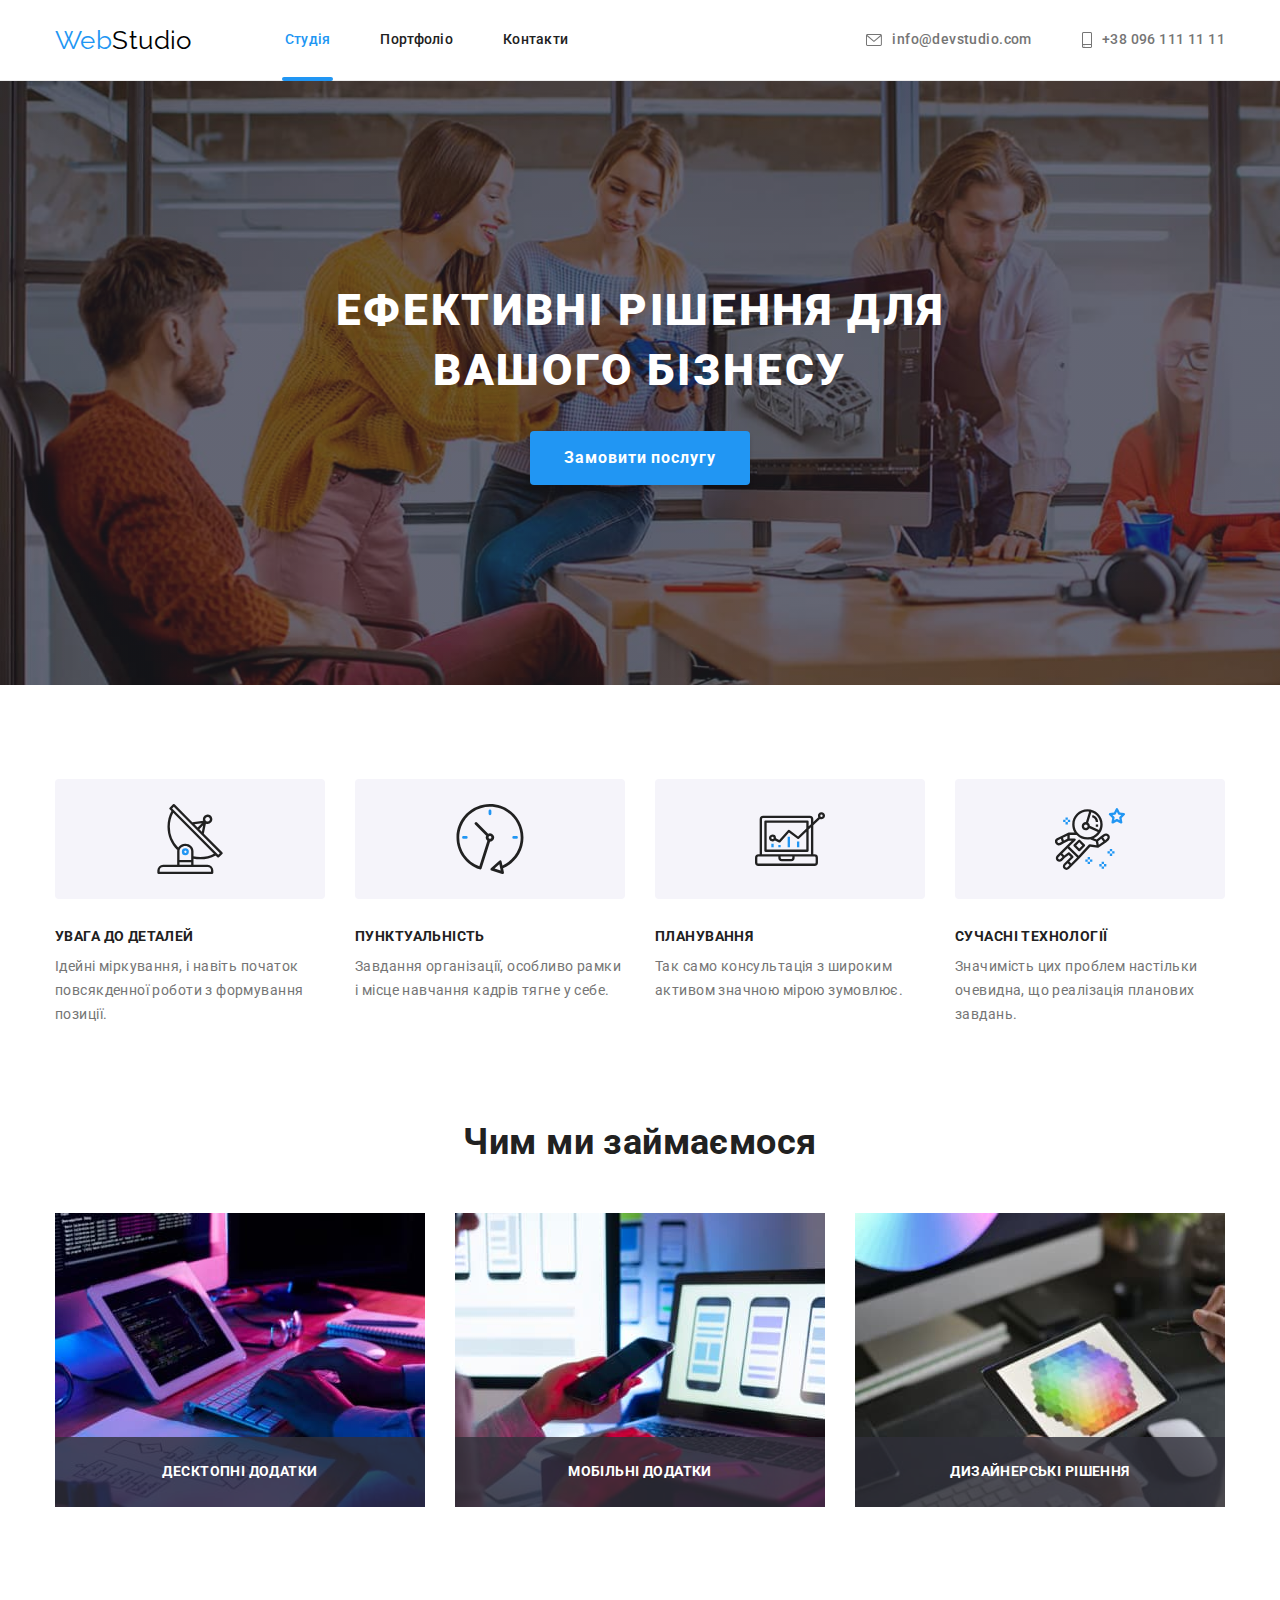
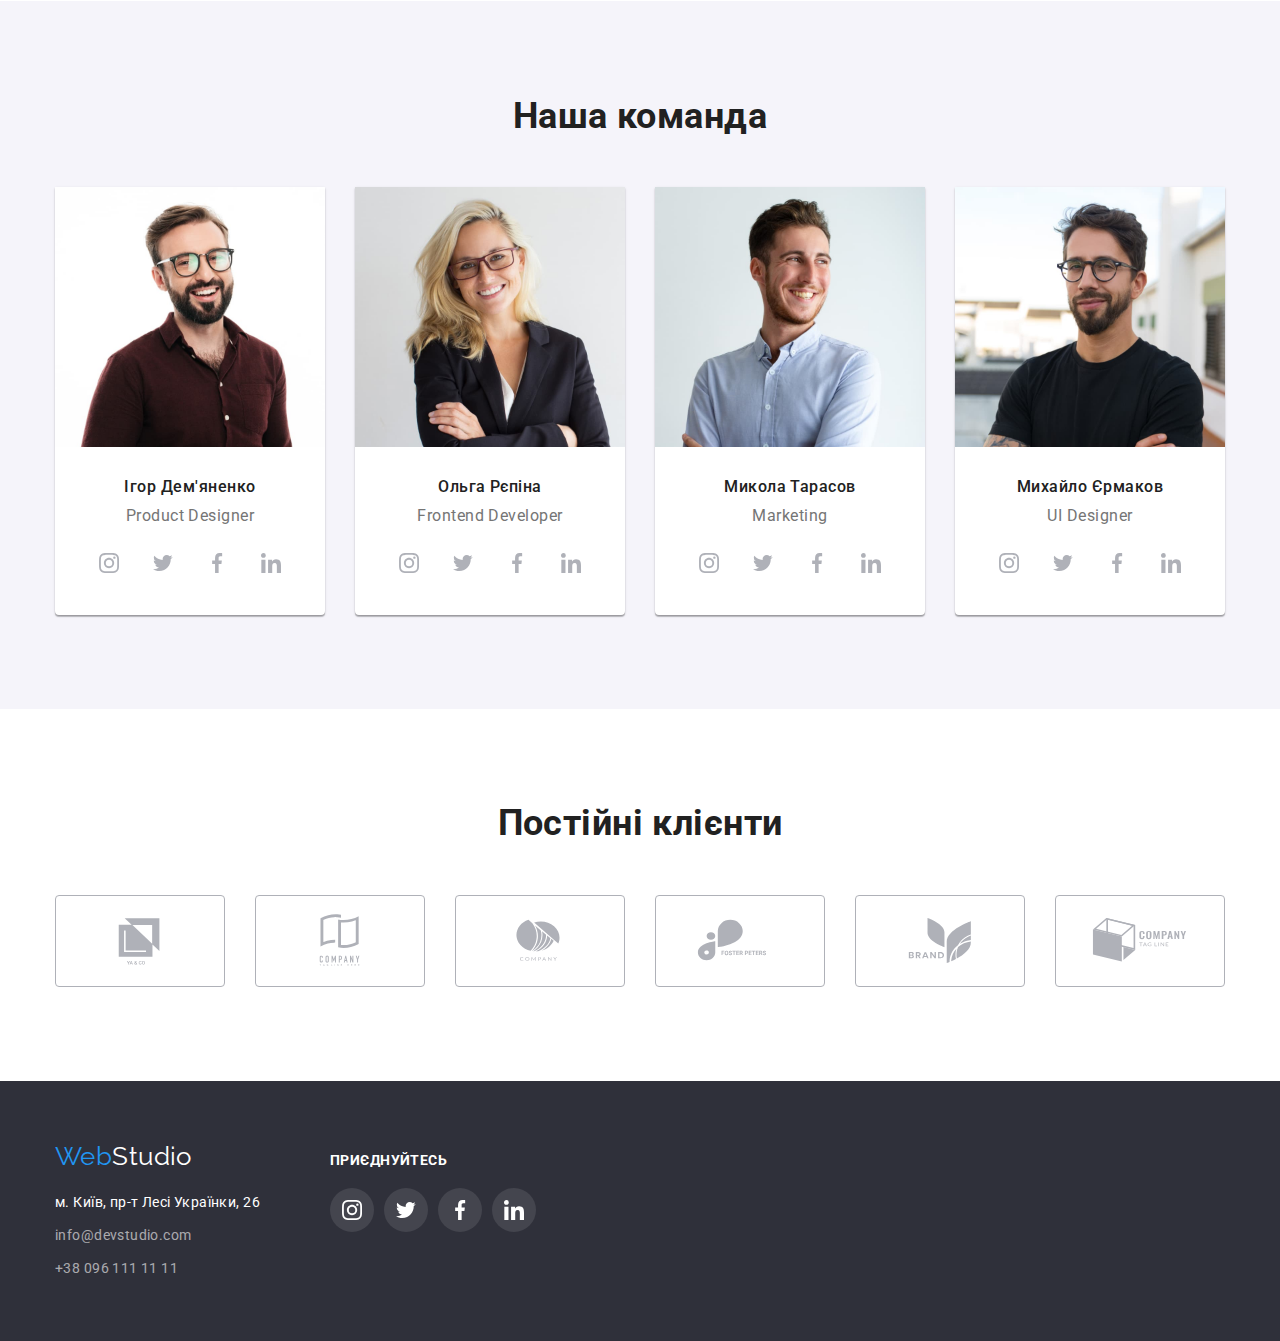
==== index.html @ 7870ea9c "add html css" ====
<!DOCTYPE html>
<html lang="uk">
    <head>
        <meta charset="UTF-8" />
        <meta http-equiv="X-UA-Compatible" content="IE=edge" />
        <meta name="viewport" content="width=device-width, initial-scale=1.0" />
        <title>homework_5</title>
        <link
            href="https://fonts.googleapis.com/css2?family=Raleway:wght@700&family=Roboto:wght@400;500;700;900&display=swap"
            rel="stylesheet"
        />
        <link
            rel="stylesheet"
            href="https://cdnjs.cloudflare.com/ajax/libs/modern-normalize/1.1.0/modern-normalize.min.css"
        />
        <link rel="stylesheet" href="./css/styles.css" />
    </head>
    <body>
        <!--ШАПКА-->
        <header class="page-header">
            <div class="container container-header">
                <nav class="main-nav">
                    <a href="index.html" class="logo"><span class="part-logo">Web</span>Studio</a>
                    <ul class="site-nav list">
                        <li class="item">
                            <a class="link current" href="index.html">Студія</a>
                        </li>
                        <li class="item">
                            <a class="link" href="portfolio.html">Портфоліо</a>
                        </li>
                        <li class="item">
                            <a class="link" href="#">Контакти</a>
                        </li>
                    </ul>
                </nav>
                <!--Контакти-->
                <ul class="contacts-list list">
                    <li class="item">
                        <a class="contacts" href="mailto:info@devstudio.com">
                            <svg class="contacts-icon" width="16" height="12">
                                <use href="./images/icons.svg#icon-envelope"></use>
                            </svg>
                            info@devstudio.com</a
                        >
                    </li>
                    <li class="item">
                        <a class="contacts" href="tel:+380961111111">
                            <svg class="contacts-icon" width="10" height="16">
                                <use href="./images/icons.svg#icon-smartphone"></use>
                            </svg>
                            +38 096 111 11 11</a
                        >
                    </li>
                </ul>
            </div>
        </header>
        <main>
            <!--HERO-->
            <section class="hero">
                <div class="container">
                    <h1 class="hero-title">Ефективні рішення для вашого бізнесу</h1>
                    <button class="main-btn" type="button" data-modal-open>Замовити послугу</button>
                </div>
            </section>
            <!--Особливості роботи-->
            <section class="features-section">
                <div class="container">
                    <h2 class="visually-hidden">Особливості роботи</h2>
                    <ul class="features list">
                        <li class="item">
                            <div class="features-item">
                                <svg class="features-icon">
                                    <use href="./images/icons.svg#icon-antenna"></use>
                                </svg>
                            </div>
                            <h3 class="title">УВАГА ДО ДЕТАЛЕЙ</h3>
                            <p class="description">
                                Ідейні міркування, і навіть початок повсякденної роботи з формування
                                позиції.
                            </p>
                        </li>
                        <li class="item">
                            <div class="features-item">
                                <svg class="features-icon">
                                    <use href="./images/icons.svg#icon-clock"></use>
                                </svg>
                            </div>
                            <h3 class="title">ПУНКТУАЛЬНІСТЬ</h3>
                            <p class="description">
                                Завдання організації, особливо рамки і місце навчання кадрів тягне у
                                себе.
                            </p>
                        </li>
                        <li class="item">
                            <div class="features-item">
                                <svg class="features-icon">
                                    <use href="./images/icons.svg#icon-diagram"></use>
                                </svg>
                            </div>
                            <h3 class="title">ПЛАНУВАННЯ</h3>
                            <p class="description">
                                Так само консультація з широким активом значною мірою зумовлює.
                            </p>
                        </li>
                        <li class="item">
                            <div class="features-item">
                                <svg class="features-icon">
                                    <use href="./images/icons.svg#icon-astronaut"></use>
                                </svg>
                            </div>
                            <h3 class="title">СУЧАСНІ ТЕХНОЛОГІЇ</h3>
                            <p class="description">
                                Значимість цих проблем настільки очевидна, що реалізація планових
                                завдань.
                            </p>
                        </li>
                    </ul>
                </div>
            </section>
            <!--Чим ми займаємося-->
            <section class="section">
                <div class="container">
                    <h2 class="what-we-do">Чим ми займаємося</h2>
                    <ul class="list work">
                        <li class="item">
                            <img src="./images/work/desktop.jpg" alt="desktop" width="370" />
                            <div class="work-description"><p>Десктопні додатки</p></div>
                        </li>
                        <li class="item">
                            <img src="./images/work/laptop.jpg" alt="laptop" width="370" />
                            <div class="work-description"><p>Мобільні додатки</p></div>
                        </li>
                        <li class="item">
                            <img src="./images/work/tablet.jpg" alt="tablet" width="370" />
                            <div class="work-description"><p>Дизайнерські рішення</p></div>
                        </li>
                    </ul>
                </div>
            </section>
            <!--Наша команда-->
            <section class="team section">
                <div class="container">
                    <h2 class="team-title">Наша команда</h2>
                    <ul class="list team-list">
                        <li class="team-description">
                            <img src="./images/team/igor.jpg" alt="igor" width="270" />
                            <div class="team-item">
                                <h3 class="team-member">Ігор Дем'яненко</h3>
                                <p class="team-position">Product Designer</p>
                                <ul class="list social-list">
                                    <li class="social-item">
                                        <a class="social-link" href="#">
                                            <svg class="social-icon">
                                                <use href="./images/icons.svg#icon-instagram"></use>
                                            </svg>
                                        </a>
                                    </li>
                                    <li class="social-item">
                                        <a class="social-link" href="#">
                                            <svg class="social-icon">
                                                <use href="./images/icons.svg#icon-twitter"></use>
                                            </svg>
                                        </a>
                                    </li>
                                    <li class="social-item">
                                        <a class="social-link" href="#">
                                            <svg class="social-icon">
                                                <use href="./images/icons.svg#icon-facebook"></use>
                                            </svg>
                                        </a>
                                    </li>
                                    <li class="social-item">
                                        <a class="social-link" href="#">
                                            <svg class="social-icon">
                                                <use href="./images/icons.svg#icon-linkedin"></use>
                                            </svg>
                                        </a>
                                    </li>
                                </ul>
                            </div>
                        </li>
                        <li class="team-description">
                            <img src="./images/team/olga.jpg" alt="olga" width="270" />
                            <div class="team-item">
                                <h3 class="team-member">Ольга Рєпіна</h3>
                                <p class="team-position">Frontend Developer</p>
                                <ul class="list social-list">
                                    <li class="social-item">
                                        <a class="social-link" href="#">
                                            <svg class="social-icon">
                                                <use href="./images/icons.svg#icon-instagram"></use>
                                            </svg>
                                        </a>
                                    </li>
                                    <li class="social-item">
                                        <a class="social-link" href="#">
                                            <svg class="social-icon">
                                                <use href="./images/icons.svg#icon-twitter"></use>
                                            </svg>
                                        </a>
                                    </li>
                                    <li class="social-item">
                                        <a class="social-link" href="#">
                                            <svg class="social-icon">
                                                <use href="./images/icons.svg#icon-facebook"></use>
                                            </svg>
                                        </a>
                                    </li>
                                    <li class="social-item">
                                        <a class="social-link" href="#">
                                            <svg class="social-icon">
                                                <use href="./images/icons.svg#icon-linkedin"></use>
                                            </svg>
                                        </a>
                                    </li>
                                </ul>
                            </div>
                        </li>
                        <li class="team-description">
                            <img src="./images/team/mykola.jpg" alt="mykola" width="270" />
                            <div class="team-item">
                                <h3 class="team-member">Микола Тарасов</h3>
                                <p class="team-position">Marketing</p>
                                <ul class="list social-list">
                                    <li class="social-item">
                                        <a class="social-link" href="#">
                                            <svg class="social-icon">
                                                <use href="./images/icons.svg#icon-instagram"></use>
                                            </svg>
                                        </a>
                                    </li>
                                    <li class="social-item">
                                        <a class="social-link" href="#">
                                            <svg class="social-icon">
                                                <use href="./images/icons.svg#icon-twitter"></use>
                                            </svg>
                                        </a>
                                    </li>
                                    <li class="social-item">
                                        <a class="social-link" href="#">
                                            <svg class="social-icon">
                                                <use href="./images/icons.svg#icon-facebook"></use>
                                            </svg>
                                        </a>
                                    </li>
                                    <li class="social-item">
                                        <a class="social-link" href="#">
                                            <svg class="social-icon">
                                                <use href="./images/icons.svg#icon-linkedin"></use>
                                            </svg>
                                        </a>
                                    </li>
                                </ul>
                            </div>
                        </li>
                        <li class="team-description">
                            <img src="./images/team/myhailo.jpg" alt="myhailo" width="270" />
                            <div class="team-item">
                                <h3 class="team-member">Михайло Єрмаков</h3>
                                <p class="team-position">UI Designer</p>
                                <ul class="list social-list">
                                    <li class="social-item">
                                        <a class="social-link" href="#">
                                            <svg class="social-icon">
                                                <use href="./images/icons.svg#icon-instagram"></use>
                                            </svg>
                                        </a>
                                    </li>
                                    <li class="social-item">
                                        <a class="social-link" href="#">
                                            <svg class="social-icon">
                                                <use href="./images/icons.svg#icon-twitter"></use>
                                            </svg>
                                        </a>
                                    </li>
                                    <li class="social-item">
                                        <a class="social-link" href="#">
                                            <svg class="social-icon">
                                                <use href="./images/icons.svg#icon-facebook"></use>
                                            </svg>
                                        </a>
                                    </li>
                                    <li class="social-item">
                                        <a class="social-link" href="#">
                                            <svg class="social-icon">
                                                <use href="./images/icons.svg#icon-linkedin"></use>
                                            </svg>
                                        </a>
                                    </li>
                                </ul>
                            </div>
                        </li>
                    </ul>
                </div>
            </section>
            <!--ПОСТІЙНІ КЛІЄНТИ-->
            <section class="section container">
                <h2 class="customers">Постійні клієнти</h2>
                <ul class="list customers-list">
                    <li class="item">
                        <a class="customers-item" href="#">
                            <svg class="customers-icon">
                                <use href="./images/icons.svg#icon-logo-1"></use>
                            </svg>
                        </a>
                    </li>
                    <li class="item">
                        <a class="customers-item" href="#">
                            <svg class="customers-icon">
                                <use href="./images/icons.svg#icon-logo-2"></use>
                            </svg>
                        </a>
                    </li>
                    <li class="item">
                        <a class="customers-item" href="#">
                            <svg class="customers-icon">
                                <use href="./images/icons.svg#icon-logo-3"></use>
                            </svg>
                        </a>
                    </li>
                    <li class="item">
                        <a class="customers-item" href="#">
                            <svg class="customers-icon">
                                <use href="./images/icons.svg#icon-logo-4"></use>
                            </svg>
                        </a>
                    </li>
                    <li class="item">
                        <a class="customers-item" href="#">
                            <svg class="customers-icon">
                                <use href="./images/icons.svg#icon-logo-5"></use>
                            </svg>
                        </a>
                    </li>
                    <li class="item">
                        <a class="customers-item" href="#">
                            <svg class="customers-icon">
                                <use href="./images/icons.svg#icon-logo-6"></use>
                            </svg>
                        </a>
                    </li>
                </ul>
            </section>
        </main>
        <!--ПІДВАЛ-->
        <footer class="footer">
            <div class="container footer-container">
                <div class="address-container">
                    <a href="index.html" class="logo"><span class="part-logo">Web</span>Studio</a>
                    <address>
                        <ul class="list">
                            <li class="footer-item">
                                <a
                                    href="https://goo.gl/maps/TSDpTPrTKKS6w9gq7"
                                    target="_blank"
                                    class="main-address"
                                >
                                    м. Київ, пр-т Лесі Українки, 26
                                </a>
                            </li>
                            <li class="footer-item">
                                <a class="contacts" href="mailto:info@devstudio.com"
                                    >info@devstudio.com
                                </a>
                            </li>
                            <li class="footer-item">
                                <a class="contacts" href="tel:+380961111111">+38 096 111 11 11</a>
                            </li>
                        </ul>
                    </address>
                </div>
                <div class="social-container">
                    <strong class="footer-title">приєднуйтесь</strong>
                    <ul class="list footer-list">
                        <li class="footer-list-item">
                            <a class="footer-link" href="#">
                                <svg class="footer-icon">
                                    <use href="./images/icons.svg#icon-instagram"></use>
                                </svg>
                            </a>
                        </li>
                        <li class="footer-list-item">
                            <a class="footer-link" href="#">
                                <svg class="footer-icon">
                                    <use href="./images/icons.svg#icon-twitter"></use>
                                </svg>
                            </a>
                        </li>
                        <li class="footer-list-item">
                            <a class="footer-link" href="#">
                                <svg class="footer-icon">
                                    <use href="./images/icons.svg#icon-facebook"></use>
                                </svg>
                            </a>
                        </li>
                        <li class="footer-list-item">
                            <a class="footer-link" href="#">
                                <svg class="footer-icon">
                                    <use href="./images/icons.svg#icon-linkedin"></use>
                                </svg>
                            </a>
                        </li>
                    </ul>
                </div>
            </div>
        </footer>
        <div class="backdrop is-hidden" data-modal>
            <div class="modal">
                <button class="modal-close" data-modal-close>
                    <svg class="modal-icon">
                        <use href="./images/icons.svg#icon-close"></use>
                    </svg>
                </button>
            </div>
        </div>
        <script src="./js/modal.js"></script>
    </body>
</html>
---- css/styles.css ----
:root {
    --primary-text-color: #212121;
    --secondary-tex-color: #757575;
    --accent-color: #2196F3;
    --white-color: #ffffff;
    --primary-bgc-color: #2F303A;
    --secondary-bgc-color: #F5F4FA;
    --black-color: #000;
    --hero-btn-hover-color: #188CE8;
    --footer-contact-color: rgba(255, 255, 255, 0.6);
    --page-border: #ECECEC;
    --item-border: #EEEEEE;
    --icon-color: #AFB1B8;

}

body {
    font-family: 'Roboto', sans-serif; 
    color: var(--primary-text-color);
    background-color: var(--white-color);
    font-size: 14px;
    letter-spacing: 0.03em;
}

h1, h2, h3, h4, h5, h6, p, ul {
    margin: 0;
    padding: 0;
}

img {
    display: block;
    max-width: 100%;
}

.list {
    list-style: none; 
}

.container {
    max-width: 1200px;
    padding-left: 15px;
    padding-right: 15px;
    margin-left: auto;
    margin-right: auto;
}

.section {
    padding-top: 94px;
    padding-bottom: 94px;
}

.visually-hidden {
    position: absolute;  
    width: 1px;
    height: 1px;
    margin: -1px;
    border: 0;
    padding: 0;
    white-space: nowrap;
    clip-path: inset(100%);
    clip: rect(0 0 0 0);
    overflow: hidden;
}

/* ШАПКА */

.page-header {
    border-bottom: 1px solid var(--page-border);
}

.container-header {
    display: flex;
    align-items: center;

}

.main-nav {
    display: flex;
    align-items: center;
}

.main-nav .logo {
    margin-right: 93px;

}

.site-nav {
    display: flex;
    gap: 50px;
}


.site-nav .link {
    display: block;
    padding-top: 32px;
    padding-bottom: 32px;

    color: var(--primary-text-color);
    text-decoration: none;
    line-height: 1.14;
    letter-spacing: 0.02em;
    font-weight: 500;

    transition: color 250ms cubic-bezier(0.4, 0, 0.2, 1);
}

.site-nav .link:hover,
.site-nav .link:focus {
    color: var(--accent-color);
}

.site-nav .current {
    position: relative;
    color: var(--accent-color);
}

.item .current::after {
    content: "";
    display: block;
    position: absolute;
    width: calc(100% + 6px);
    left: -3px;
    height: 4px;
    bottom: -1px;
    background-color: var(--accent-color);
    border-radius: 2px;
}

.logo {
    font-family: 'Raleway', sans-serif;
    text-decoration: none;
    color: var(--black-color);
    font-size: 26px;
    line-height: 1.19;
    
}

.part-logo {
    color: var(--accent-color);
}

.contacts-list {
    display: flex;
    margin-left: auto;
    gap: 50px;
}

.contacts-list .contacts {
    display: flex;
    padding-top: 32px;
    padding-bottom: 32px;
}

.contacts {
    text-decoration: none;
    color: var(--secondary-tex-color);
    font-weight: 500;
    line-height: 1.14;
    font-style: normal;
    align-items: center;

    transition: color 250ms cubic-bezier(0.4, 0, 0.2, 1);
}
.contacts:hover,
.contacts:focus {
    transition: color 250ms cubic-bezier(0.4, 0, 0.2, 1);
    color: var(--accent-color);
}

.contacts:hover svg,
.contacts:focus svg {
    transition: fill 250ms cubic-bezier(0.4, 0, 0.2, 1);
    fill: var(--accent-color);
}

.contacts-list .item {
    display: flex;
    text-align: center;
    justify-content: center;
}

.contacts-icon {
    fill: var(--secondary-tex-color);
    margin-right: 10px;
    transition: fill 250ms cubic-bezier(0.4, 0, 0.2, 1);
}

/* HERO */
.hero {
    background-color: var(--primary-bgc-color);
    background-image: linear-gradient(rgba(47, 48, 58, 0.4), rgba(47, 48, 58, 0.4)), url("../images/hero/hero-bcg.jpg");
    background-repeat: no-repeat;
    background-size: cover;

    max-width: 1600px;
    margin-left: auto;
    margin-right: auto;
    padding-top: 200px;
    padding-bottom: 200px;
    text-align: center;
}

.hero .container {
    max-width: 696px;
    margin-right: auto;
    margin-left: auto;

}

.hero-title {
    color: var(--white-color);
    font-weight: 900;
    font-size: 44px;
    line-height: 1.36;
    letter-spacing: 0.06em;
    text-transform: uppercase;
    
    margin-bottom: 30px;
}

.main-btn {
    background-color: var(--accent-color);
    color: var(--white-color);
    font-family: inherit;
    font-weight: 700;
    font-size: 16px;
    line-height: 1.88;
    letter-spacing: 0.06em;
    cursor: pointer;

    border-radius: 4px;
    padding: 10px 32px;
    border-color: transparent;
    box-shadow: 0px 4px 4px rgba(0, 0, 0, 0.15);

    transition: background-color 250ms cubic-bezier(0.4, 0, 0.2, 1);
}

.main-btn:hover,
.main-btn:focus {
    background-color: var(--hero-btn-hover-color);
    border-color: transparent;
}
/* features */

.features-section {
    padding-top: 94px;
}

.features {
    display: flex;

}

.features-item {
    display: flex;
    background-color: var(--secondary-bgc-color);
    border-radius: 4px;
    height: 120px;
    margin-bottom: 30px;
    align-items: center;
    justify-content: center;

}

.features-icon {
    width: 70px;
    height: 70px;
}

.features .item:not(:last-child) {
    margin-right: 30px;
}

.features .item {
    max-width: 270px;
}

.title {
    font-weight: 700;
    font-size: 14px;
    line-height: 1.14;
    text-transform: uppercase;

    margin-bottom: 10px;
}
.description {
    color: var(--secondary-tex-color);
    line-height: 1.71;

}

/* ЧИМ МИ ЗАЙМАЄМСЯ */

.what-we-do {
    font-weight: 700;
    font-size: 36px;
    line-height: 1.17;
    text-align: center;

    margin-bottom: 50px;
}

.work {
    display: flex;
}


.work .item:not(:last-child) {
    margin-right: 30px;
}

.work .item {
    position: relative;
}

.work-description {
    display: flex;
    font-weight: 700;
    line-height: 1.14;
    text-align: center;
    text-transform: uppercase;

    justify-content: center;
    align-items: center;

    color: var(--white-color);
    background-color: rgba(47, 48, 58, 0.8);

    position: absolute;
    width: 100%;
    height: 70px;
    bottom: 0;
}

/* Наша команда */
.team {
    background-color: var(--secondary-bgc-color)
}

.team-list {
    display: flex;
    flex-wrap: wrap;
    gap: 30px;

}

.team-member, .team-position {
    font-size: 16px;
    line-height: 1.19;
    letter-spacing: 0.03em;
}

.team-item {
    padding-top: 30px;
    padding-bottom: 30px;
    text-align: center;
}


.team-title {
    font-weight: 700;
    font-size: 36px;
    line-height: 1.17;
    text-align: center;

    margin-bottom: 50px;
}
.team-member {
    font-weight: 500;
    margin-bottom: 10px;
    
}

.team-position {
    color: var(--secondary-tex-color);

} 

.team-description {
    background-color: var(--white-color);

    border-radius: 0px 0px 4px 4px;
    box-shadow: 0px 1px 3px rgba(0, 0, 0, 0.12), 0px 1px 1px rgba(0, 0, 0, 0.14), 0px 2px 1px rgba(0, 0, 0, 0.2);

}


/* соц мережі */

.social-list {
    display: flex;
    justify-content: center;
    text-align: center;

    margin-top: 16px;
    margin-left: 32px;
    margin-right: 32px;
}


.social-link {
    display: flex;
    width: 44px;
    height: 44px;
    border-radius: 50%;
    align-items: center;
    justify-content: center;

    transition: background-color 250ms cubic-bezier(0.4, 0, 0.2, 1);
}

.social-item:not(:last-child) {
    margin-right: 10px;
}

.social-link:hover,
.social-link:focus {
    background-color: var(--accent-color);
}

.social-link:hover svg,
.social-link:focus svg {
    fill: var(--white-color);
}

.social-icon {
    width: 20px;
    height: 20px;
    fill: var(--icon-color);

    transition: fill 250ms cubic-bezier(0.4, 0, 0.2, 1);
}

/* ПОСТІЙНІ КЛІЄНТИ */

.customers {
    font-weight: 700;
    font-size: 36px;
    line-height: 1.16;
    text-align: center;
    margin-bottom: 50px;
}

.customers-list {
    display: flex;
    flex-wrap: wrap;
    gap: 30px;
}

.customers-item {
    display: flex;
    width: 170px;
    height: 92px;
    border: 1px solid var(--icon-color);
    border-radius: 4px;
    align-items: center;
    justify-content: center;
    transition: border 250ms cubic-bezier(0.4, 0, 0.2, 1);
}

.customers-icon {
    width: 106px;
    height: 60px;
    fill: var(--icon-color);
    transition: fill 250ms cubic-bezier(0.4, 0, 0.2, 1);
    
}

.customers-item:hover svg,
.customers-item:focus svg{
    fill: var(--accent-color);
}

.customers-item:hover,
.customers-item:focus {
    border: 1px solid var(--accent-color);
}


/* ФУТЕР */

.footer-container {
    display: flex;
    align-items: baseline;
}

.footer {
    background-color: var(--primary-bgc-color);
    padding-top: 60px;
    padding-bottom: 60px;
}

address {
    margin-top: 20px;
}

.footer .logo {
    color: var(--white-color);
}

.main-address {
    color: var(--white-color);
    text-decoration: none;
    line-height: 1.71;
    font-style: normal;

    transition: color 250ms cubic-bezier(0.4, 0, 0.2, 1);
}

.main-address:hover,
.main-address:focus {
    color: var(--accent-color);
}

.footer .contacts {
    color: var(--footer-contact-color);
    font-weight: 400;
    line-height: 1.71;

    transition: color 250ms cubic-bezier(0.4, 0, 0.2, 1);
}

.footer .contacts:hover,
.footer .contacts:focus {
    color: var(--accent-color);
}

.footer-item:not(:last-child) {
margin-bottom: 9px;
}

.address-container {
    margin-right: 70px;
}

/* приєднуйтесь */

.footer-title {
    font-size: 14px;
    line-height: 1.14;
    text-transform: uppercase;

    color: var(--white-color);
}

.footer-list {
    display: flex;
    justify-content: center;
    text-align: center;

    margin-top: 20px;
}


.footer-link {
    display: flex;
    width: 44px;
    height: 44px;
    border-radius: 50%;
    align-items: center;
    justify-content: center;

    transition: background-color 250ms cubic-bezier(0.4, 0, 0.2, 1);
}

.footer-list-item {
    width: 44px;
    height: 44px;
    border-radius: 50%;
    background-color: rgba(255, 255, 255, 0.1);;
}

.footer-list-item:not(:last-child) {
    margin-right: 10px;
}

.footer-link:hover,
.footer-link:focus {
    background-color: var(--accent-color);

}

.footer-link:hover svg,
.footer-link:focus svg {
    fill: var(--white-color);
}

.footer-icon {
    width: 20px;
    height: 20px;
    fill: var(--white-color);

    transition: fill 250ms cubic-bezier(0.4, 0, 0.2, 1);
}


/* ПОРТФОЛІО */

/* кнопки */
.filter {
    margin-bottom: 50px;
    display: flex;
    justify-content: center;
}

.filter .item:not(:last-child) {
    margin-right: 8px;
}

.filter-btn {
    background-color: var(--secondary-bgc-color);
    font-family: inherit;
    font-weight: 500;
    font-size: 16px;
    line-height: 1.62;
    text-align: center;
    letter-spacing: 0.03em;
    cursor: pointer;


    border-radius: 4px;
    padding: 6px 22px;
    border: 1px solid transparent;

    transition: color 250ms cubic-bezier(0.4, 0, 0.2, 1), 
                background-color 250ms cubic-bezier(0.4, 0, 0.2, 1),
                box-shadow 250ms cubic-bezier(0.4, 0, 0.2, 1);
}

.filter-btn:hover,
.filter-btn:focus {
    color: var(--white-color);
    background-color: var(--accent-color);
    box-shadow: 0px 3px 1px rgba(0, 0, 0, 0.1), 0px 1px 2px rgba(0, 0, 0, 0.08), 0px 2px 2px rgba(0, 0, 0, 0.12);
}


.filter .current-btn {
    background-color: var(--accent-color);
    color: var(--white-color);
}

/* проекти */
.project-title {
    font-weight: 700;
    font-size: 18px;
    line-height: 2.00;
    letter-spacing: 0.06em;
    color: var(--primary-text-color);

    margin-bottom: 4px;
}

.project-item {
    color: var(--secondary-tex-color);
    font-size: 16px;
    line-height: 1.88;
}

.project {
    display: flex;
    flex-wrap: wrap;
    gap: 30px;
    
}


.project .item {
    padding: 20px 24px;
    border-left: 1px solid var(--item-border);
    border-right: 1px solid var(--item-border);
    border-bottom: 1px solid var(--item-border);
    
}

.project-img {
    position: relative;
    overflow: hidden;
}

.item-hidden {
    font-weight: 400;
    font-size: 18px;
    line-height: 1.56;
    padding: 63px 24px;

    color: var(--white-color);
    background-color: rgba(33, 150, 243, 0.9);

    position: absolute;
    width: 100%;
    height: 100%;
    top: 0;
    left: 0;
    transform: translatey(100%);
    transition: transform 250ms cubic-bezier(0.4, 0, 0.2, 1);
}

.project-link {
    display: block;
    text-decoration: none;

    transition: box-shadow 250ms cubic-bezier(0.4, 0, 0.2, 1);
}

.project-link:hover,
.project-link:focus {
    box-shadow: 0px 1px 1px rgba(0, 0, 0, 0.12), 0px 4px 4px rgba(0, 0, 0, 0.06), 1px 4px 6px rgba(0, 0, 0, 0.16);
}

.project-link:hover .item-hidden,
.project-link:focus .item-hidden {
    transform: translatey(0);   
}



/* БЕКДРОП */

.backdrop {
    position: fixed;
    top: 0;
    left: 0;
    
    width: 100%;
    height: 100%;

    background-color: rgba(0, 0, 0, 0.2);

    transform: scale(1);
    transition-duration: 500ms;
}

.backdrop.is-hidden {
    opacity: 0;
    pointer-events: none;
}

.modal {
    position: absolute;
    top: 50%;
    left: 50%;
    transform: translate(-50%, -50%);

    width: 528px;
    height: 581px;

    background-color: var(--white-color);
    box-shadow: 0px 1px 3px rgba(0, 0, 0, 0.12), 0px 1px 1px rgba(0, 0, 0, 0.14), 0px 2px 1px rgba(0, 0, 0, 0.2);
    border-radius: 4px;

}

.modal-close {
    position: absolute;
    top: 8px;
    right: 8px;

    cursor: pointer;
    border-radius: 50%;
    padding: 6px;
    background: var(--white-color);
    border: 1px solid rgba(0, 0, 0, 0.1);

    transition: background-color 250ms cubic-bezier(0.4, 0, 0.2, 1);
}

.modal-icon {
   display: block;
   fill: var(--black-color);

   width: 18px;
   height: 18px;
   transition: fill 250ms cubic-bezier(0.4, 0, 0.2, 1);
}

.modal-close:hover,
.modal-close:focus {
    background-color: var(--accent-color);
}

.modal-close:hover svg,
.modal-close:focus svg {
    fill: var(--white-color)
}
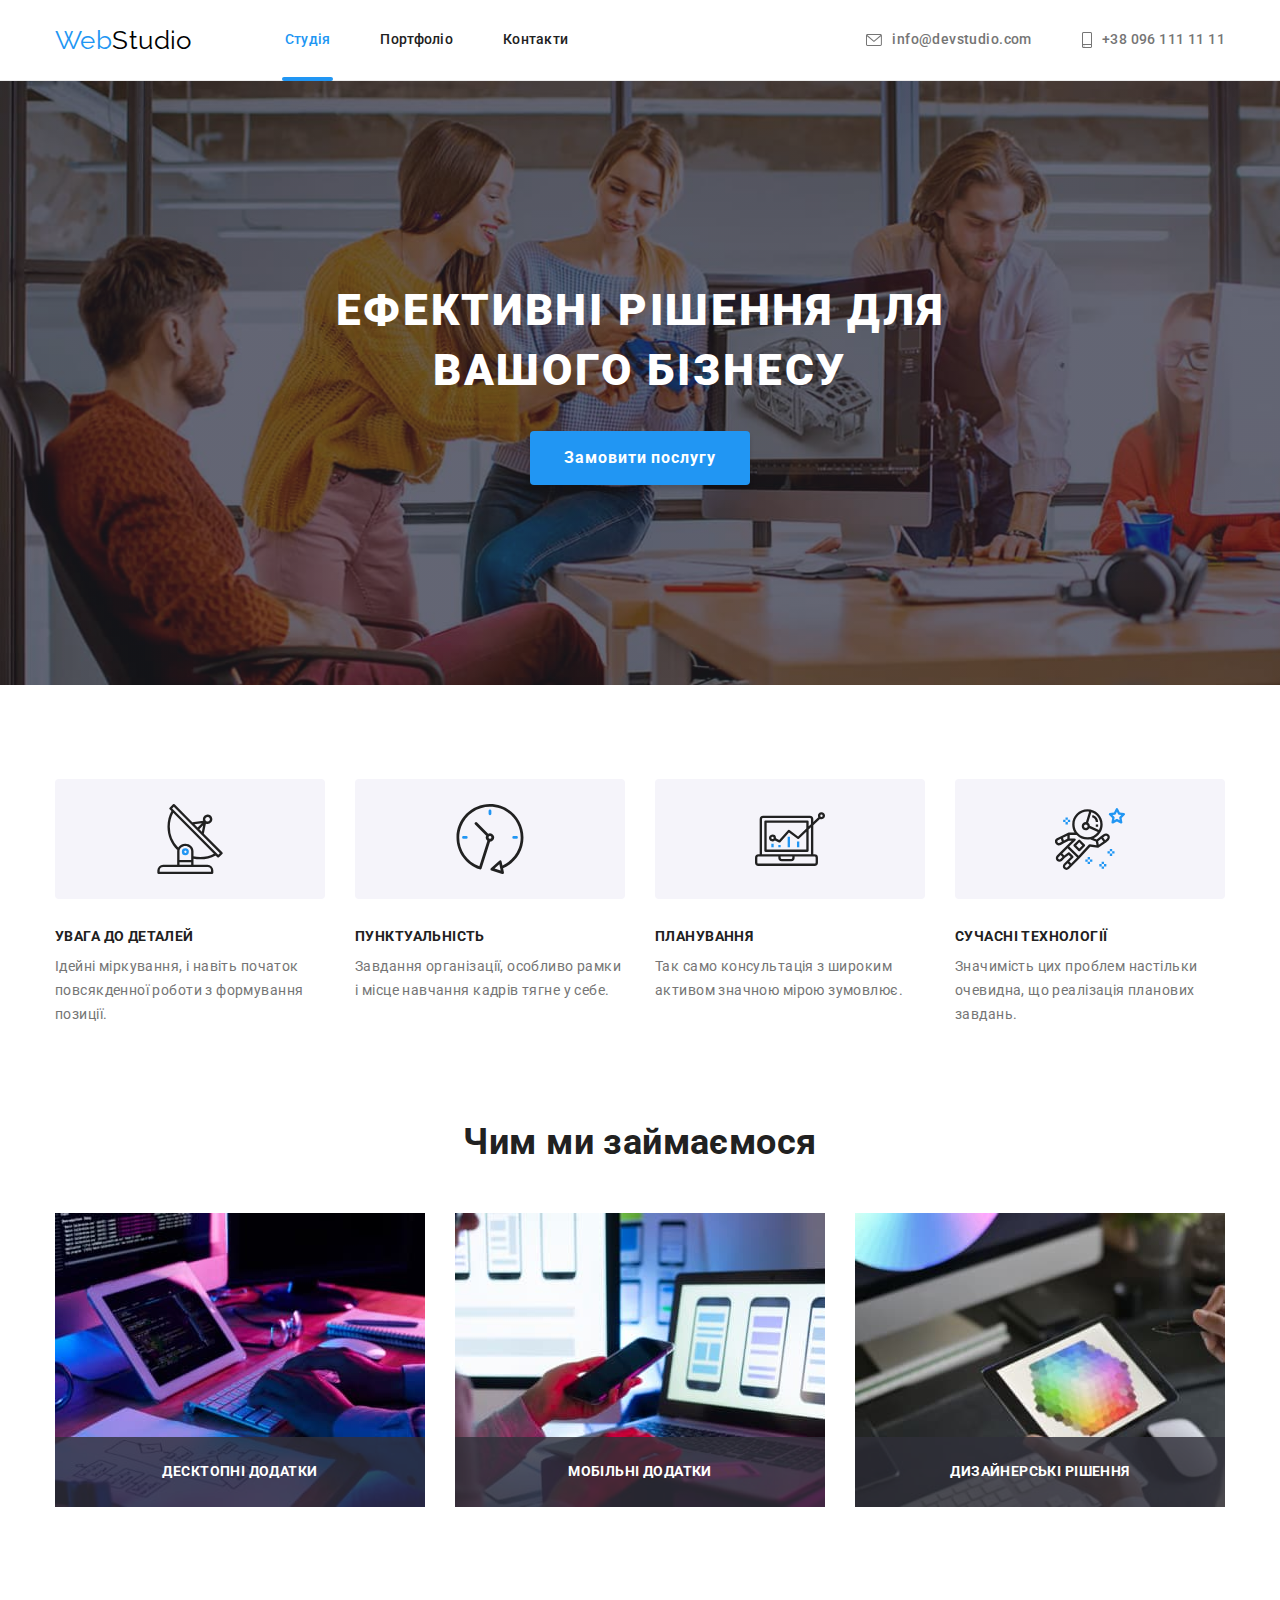
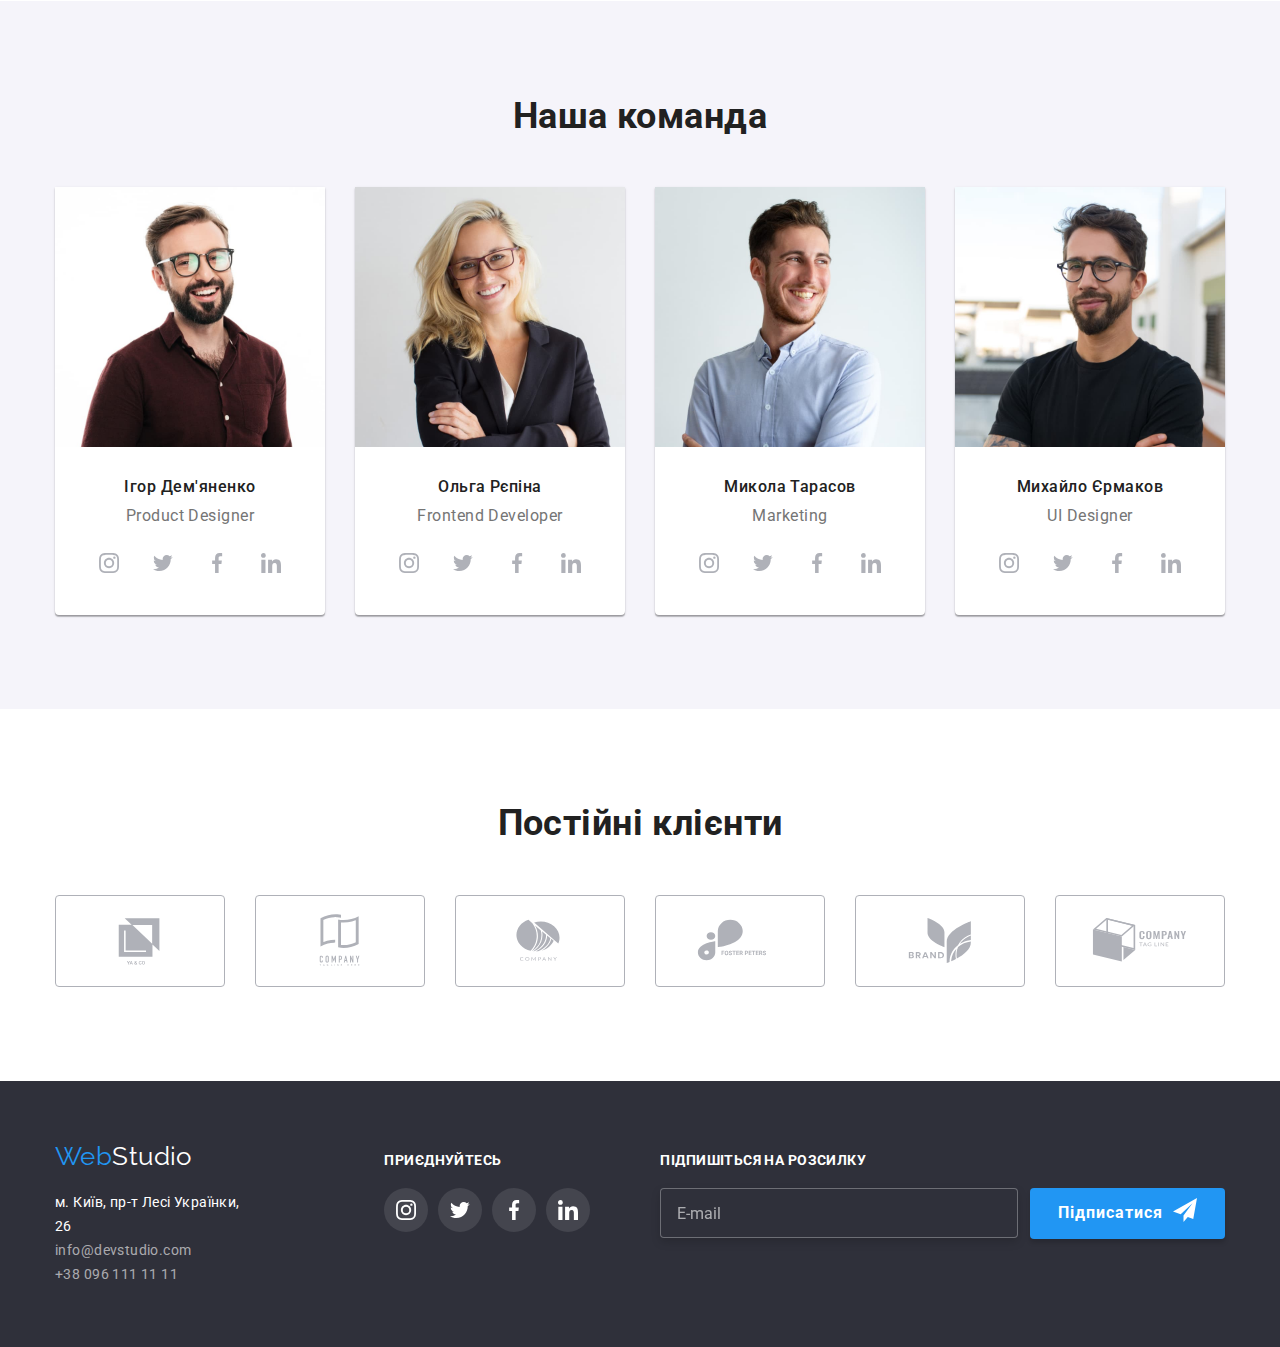
==== commit 56cde1d5: "add hw" ====
--- a/index.html
+++ b/index.html
@@ -4,7 +4,7 @@
         <meta charset="UTF-8" />
         <meta http-equiv="X-UA-Compatible" content="IE=edge" />
         <meta name="viewport" content="width=device-width, initial-scale=1.0" />
-        <title>homework_5</title>
+        <title>homework_6</title>
         <link
             href="https://fonts.googleapis.com/css2?family=Raleway:wght@700&family=Roboto:wght@400;500;700;900&display=swap"
             rel="stylesheet"
@@ -345,7 +345,7 @@
         <!--ПІДВАЛ-->
         <footer class="footer">
             <div class="container footer-container">
-                <div class="address-container">
+                <div class="footer-item">
                     <a href="index.html" class="logo"><span class="part-logo">Web</span>Studio</a>
                     <address>
                         <ul class="list">
@@ -369,7 +369,7 @@
                         </ul>
                     </address>
                 </div>
-                <div class="social-container">
+                <div class="footer-item">
                     <strong class="footer-title">приєднуйтесь</strong>
                     <ul class="list footer-list">
                         <li class="footer-list-item">
@@ -402,15 +402,77 @@
                         </li>
                     </ul>
                 </div>
+                <div class="footer-item">
+                    <strong class="footer-title">Підпишіться на розсилку</strong>
+                    <form class="subscribe">
+                        <input type="email" name="e-mail" placeholder="E-mail" />
+                        <button class="subscribe-btn" type="submit">
+                            Підписатися
+                            <svg class="subscribe-icon">
+                                <use href="./images/icons.svg#icon-send"></use>
+                            </svg>
+                        </button>
+                    </form>
+                </div>
             </div>
         </footer>
+        <!-- МОДАЛКА -->
         <div class="backdrop is-hidden" data-modal>
             <div class="modal">
                 <button class="modal-close" data-modal-close>
-                    <svg class="modal-icon">
+                    <svg class="close-icon">
                         <use href="./images/icons.svg#icon-close"></use>
                     </svg>
                 </button>
+                <p class="form-title">Залиште свої дані, ми вам передзвонимо</p>
+                <form class="form">
+                    <div class="form-element">
+                        <label for="user-name">Ім'я</label>
+                        <div class="input-wrap">
+                            <input type="text" name="user-name" id="user-name" />
+                            <svg class="form-icon">
+                                <use href="./images/icons.svg#icon-person"></use>
+                            </svg>
+                        </div>
+                    </div>
+                    <div class="form-element">
+                        <label for="tel">Телефон</label>
+                        <div class="input-wrap">
+                            <input type="tel" name="tel" id="tel" />
+                            <svg class="form-icon">
+                                <use href="./images/icons.svg#icon-phone"></use>
+                            </svg>
+                        </div>
+                    </div>
+                    <div class="form-element">
+                        <label for="mail">Пошта</label>
+                        <div class="input-wrap">
+                            <input type="email" name="mail" id="mail" />
+                            <svg class="form-icon">
+                                <use href="./images/icons.svg#icon-email"></use>
+                            </svg>
+                        </div>
+                    </div>
+                    <div class="form-element">
+                        <label for="comment">Коментар</label>
+                        <textarea
+                            class="comment"
+                            name="comment"
+                            id="comment"
+                            placeholder="Введіть текст"
+                        ></textarea>
+                    </div>
+                    <div class="policy">
+                        <label>
+                            <input class="checkbox" type="checkbox" name="policy" />
+                            <div class="check-icon"></div>
+                            <p class="policy-title">
+                                Погоджуюся з розсилкою та приймаю <a href="#">Умови договору</a>
+                            </p>
+                        </label>
+                    </div>
+                    <button class="submit-btn" type="submit">Відправити</button>
+                </form>
             </div>
         </div>
         <script src="./js/modal.js"></script>
--- a/css/styles.css
+++ b/css/styles.css
@@ -526,11 +526,8 @@
     color: var(--accent-color);
 }
 
+
 .footer-item:not(:last-child) {
-margin-bottom: 9px;
-}
-
-.address-container {
     margin-right: 70px;
 }
 
@@ -568,7 +565,7 @@
     width: 44px;
     height: 44px;
     border-radius: 50%;
-    background-color: rgba(255, 255, 255, 0.1);;
+    background-color: rgba(255, 255, 255, 0.1);
 }
 
 .footer-list-item:not(:last-child) {
@@ -592,6 +589,61 @@
     fill: var(--white-color);
 
     transition: fill 250ms cubic-bezier(0.4, 0, 0.2, 1);
+}
+
+/* розсилка */
+
+.subscribe {
+    display: flex;
+    margin-top: 20px;
+
+}
+
+.subscribe input {    
+    width: 358px;
+    height: 50px;
+    margin-right: 12px;
+
+    font-size: 16px;
+    line-height: 1.25;
+    color: var(--white-color);
+
+    background-color: var(--primary-bgc-color);
+
+    outline: none;
+    cursor: pointer;
+    border: 1px solid rgba(255, 255, 255, 0.3);
+    filter: drop-shadow(0px 4px 4px rgba(0, 0, 0, 0.15));
+    border-radius: 4px;
+    padding-left: 16px;
+}
+
+.subscribe input::placeholder {
+    color: rgba(255, 255, 255, 0.6);
+}
+
+.subscribe-btn {
+    display: flex;
+    background-color: var(--accent-color);
+    color: var(--white-color);
+    font-family: inherit;
+    font-weight: 700;
+    font-size: 16px;
+    line-height: 1.88;
+    letter-spacing: 0.06em;
+    cursor: pointer;
+
+    padding: 10px 28px;
+
+    border: 0;
+    box-shadow: 0px 4px 4px rgba(0, 0, 0, 0.15);
+    border-radius: 4px;
+}
+
+.subscribe-icon {
+    width: 24px;
+    height: 24px;
+    margin-left: 10px;
 }
 
 
@@ -745,11 +797,11 @@
 
     width: 528px;
     height: 581px;
+    padding: 40px;
 
     background-color: var(--white-color);
     box-shadow: 0px 1px 3px rgba(0, 0, 0, 0.12), 0px 1px 1px rgba(0, 0, 0, 0.14), 0px 2px 1px rgba(0, 0, 0, 0.2);
     border-radius: 4px;
-
 }
 
 .modal-close {
@@ -766,7 +818,7 @@
     transition: background-color 250ms cubic-bezier(0.4, 0, 0.2, 1);
 }
 
-.modal-icon {
+.close-icon {
    display: block;
    fill: var(--black-color);
 
@@ -775,12 +827,204 @@
    transition: fill 250ms cubic-bezier(0.4, 0, 0.2, 1);
 }
 
-.modal-close:hover,
+/* .modal-close:hover,
 .modal-close:focus {
     background-color: var(--accent-color);
-}
+} */
 
 .modal-close:hover svg,
 .modal-close:focus svg {
-    fill: var(--white-color)
-}   +    fill: var(--accent-color);
+}   
+
+
+/* ФОРМА */
+
+.form {
+    margin-left: auto;
+    margin-right: auto;
+}
+
+.form-title{
+    font-weight: 700;
+    font-size: 20px;
+    line-height: 1.15;
+    text-align: center;
+
+    margin-bottom: 12px;
+}
+
+.form-element {
+    display: flex;
+    flex-direction: column;
+}
+
+.form-element:not(:last-child) {
+    margin-bottom: 10px;
+}
+
+.form-element label{
+    font-size: 12px;
+    line-height: 1.17;
+    letter-spacing: 0.01em;
+    color: var(--secondary-tex-color);
+
+    margin-bottom: 4px;
+}
+
+.form-element input {
+    outline: none;
+    width: 100%;
+    height: 40px;
+    padding-left: 42px;
+    cursor: pointer;
+
+    border: 1px solid rgba(33, 33, 33, 0.2);
+    border-radius: 4px;
+
+    transition: border 250ms cubic-bezier(0.4, 0, 0.2, 1);
+}
+
+.form-element input:focus {
+    border: 1px solid var(--accent-color);
+    border-radius: 4px;
+} 
+
+.form-element input:focus + svg {
+    fill: var(--accent-color);
+}
+
+/* іконки інпута */
+
+.input-wrap {
+    position: relative;
+}
+
+.form-icon {
+    position: absolute;
+    top: 50%;
+    left: 12px;
+    transform: translateY(-50%);
+
+    display: block;
+    fill: var(--primary-text-color);
+ 
+    width: 18px;
+    height: 18px;
+    cursor: pointer;
+
+    transition: fill 250ms cubic-bezier(0.4, 0, 0.2, 1);
+}
+
+
+/* коментар */
+.comment {
+    resize: none;
+    padding: 12px 16px;
+    border: 1px solid rgba(33, 33, 33, 0.2);
+    border-radius: 4px;
+    width: 100%;
+    height: 120px;
+
+    outline: none;
+    cursor: pointer;
+
+    font-size: 12px;
+    line-height: 1.17;
+    letter-spacing: 0.01em;
+    
+    transition: border 250ms cubic-bezier(0.4, 0, 0.2, 1);
+}
+
+.comment::placeholder {
+    color: rgba(117, 117, 117, 0.5);
+}
+
+.form-element .comment:focus {
+    border: 1px solid var(--accent-color);
+    border-radius: 4px;
+} 
+
+
+/* умови договору */
+
+.policy {
+    display: flex;
+    justify-content: center;
+
+    margin-top: 20px;
+    margin-bottom: 30px;
+
+}
+
+.policy-title {
+    line-height: 1.71;
+    text-align: center;
+    color: var(--secondary-tex-color);
+}
+
+.policy a {
+    text-decoration: underline;   
+    color: var(--accent-color);
+}
+
+.policy label {
+    display: flex;
+    align-items: center;
+}
+
+.checkbox {
+    appearance: none;
+}
+
+.check-icon {
+    display: inline-block;
+    width: 16px;
+    height: 15px;
+    margin-right: 7px;
+
+
+    border: 2px solid #212121;
+    border-radius: 3px;
+}
+
+.checkbox:checked + .check-icon {
+    background-color: var(--accent-color);
+    background-image: url(../images/icon-check.svg);
+    background-size: contain;
+    background-origin: border-box;
+    border-color: var(--accent-color);
+}
+
+
+/* кнопка субміт */
+
+.submit-btn {
+    position: relative;
+    left: 50%;
+    transform: translateX(-50%);
+
+    background-color: var(--accent-color);
+    color: var(--white-color);
+    font-family: inherit;
+    font-weight: 700;
+    font-size: 16px;
+    line-height: 1.88;
+    letter-spacing: 0.06em;
+    cursor: pointer;
+
+    padding: 10px 52px;
+
+    border-radius: 4px;
+    border: 0;
+
+    box-shadow: 0px 4px 4px rgba(0, 0, 0, 0.15);
+
+    transition: background-color 250ms cubic-bezier(0.4, 0, 0.2, 1);
+}
+
+.submit-btn:hover,
+.submit-btn:focus {
+    background-color: var(--hero-btn-hover-color);
+    border: 0;
+}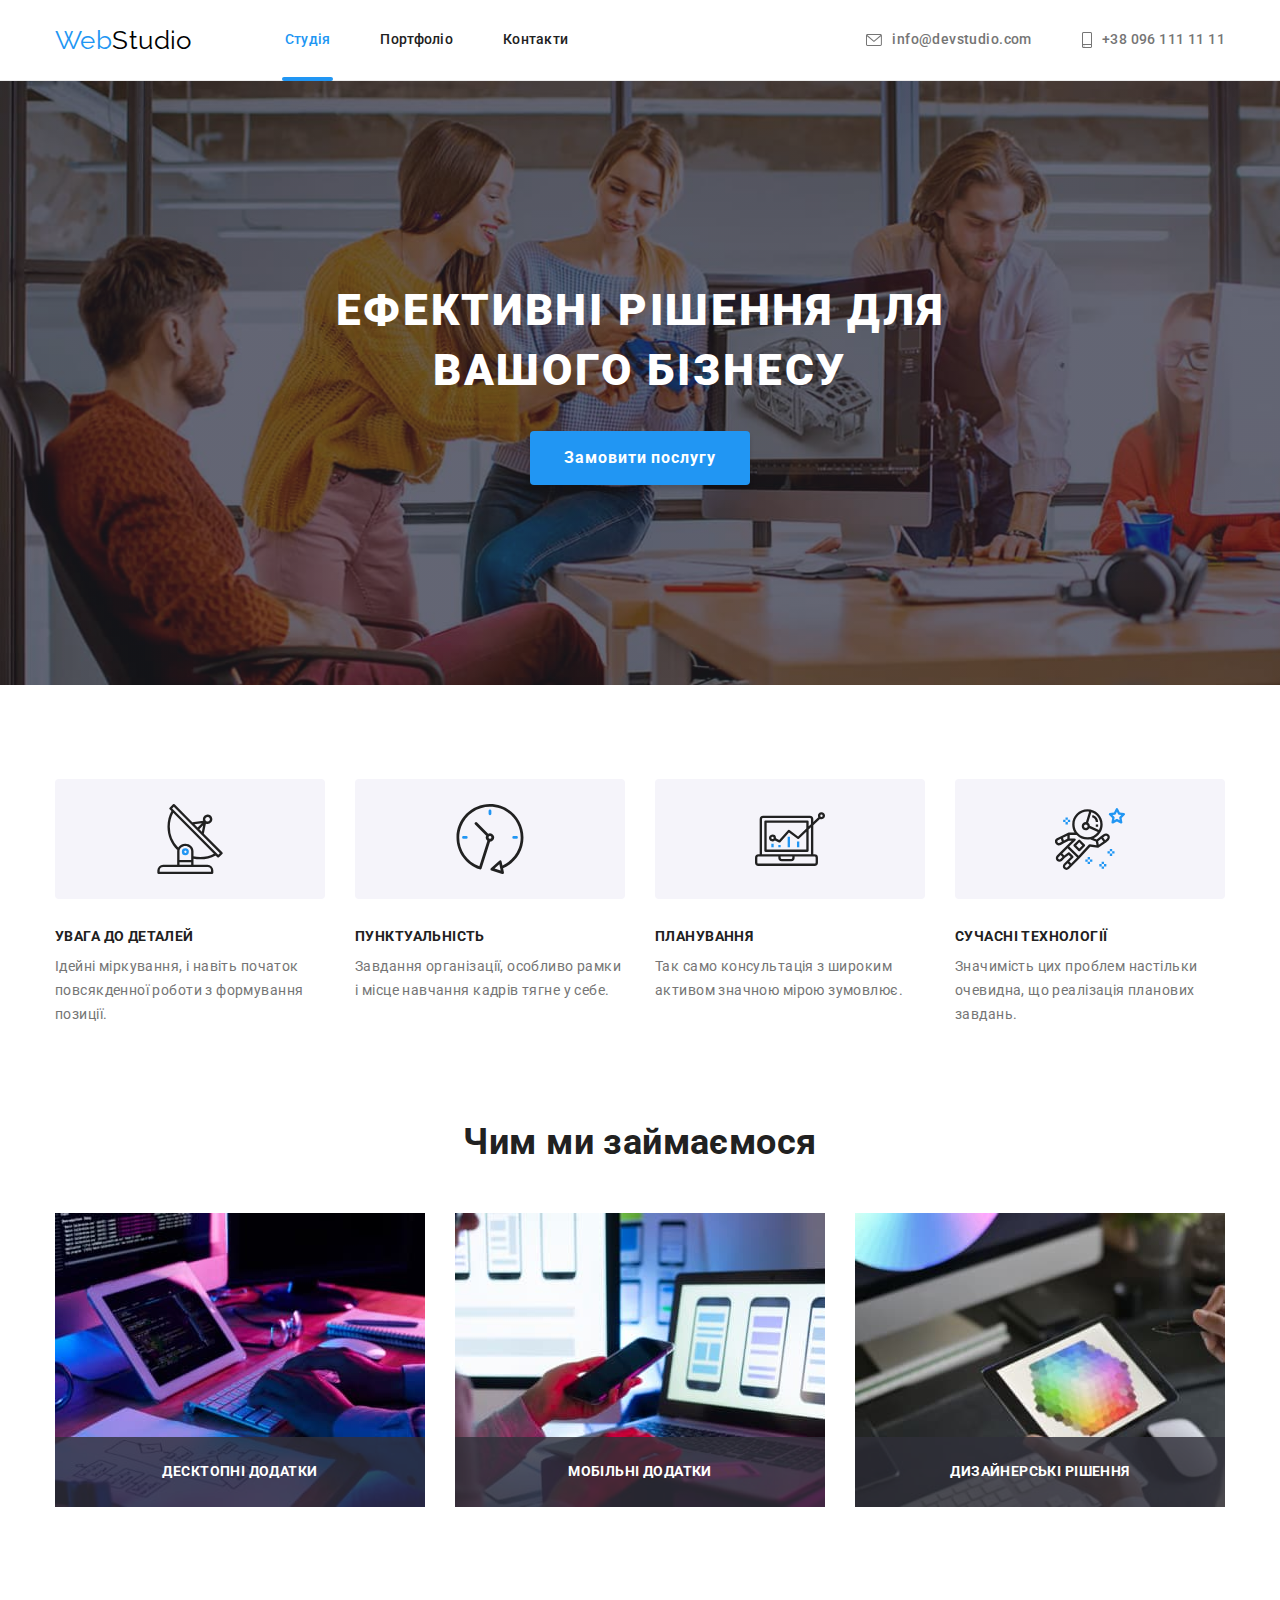
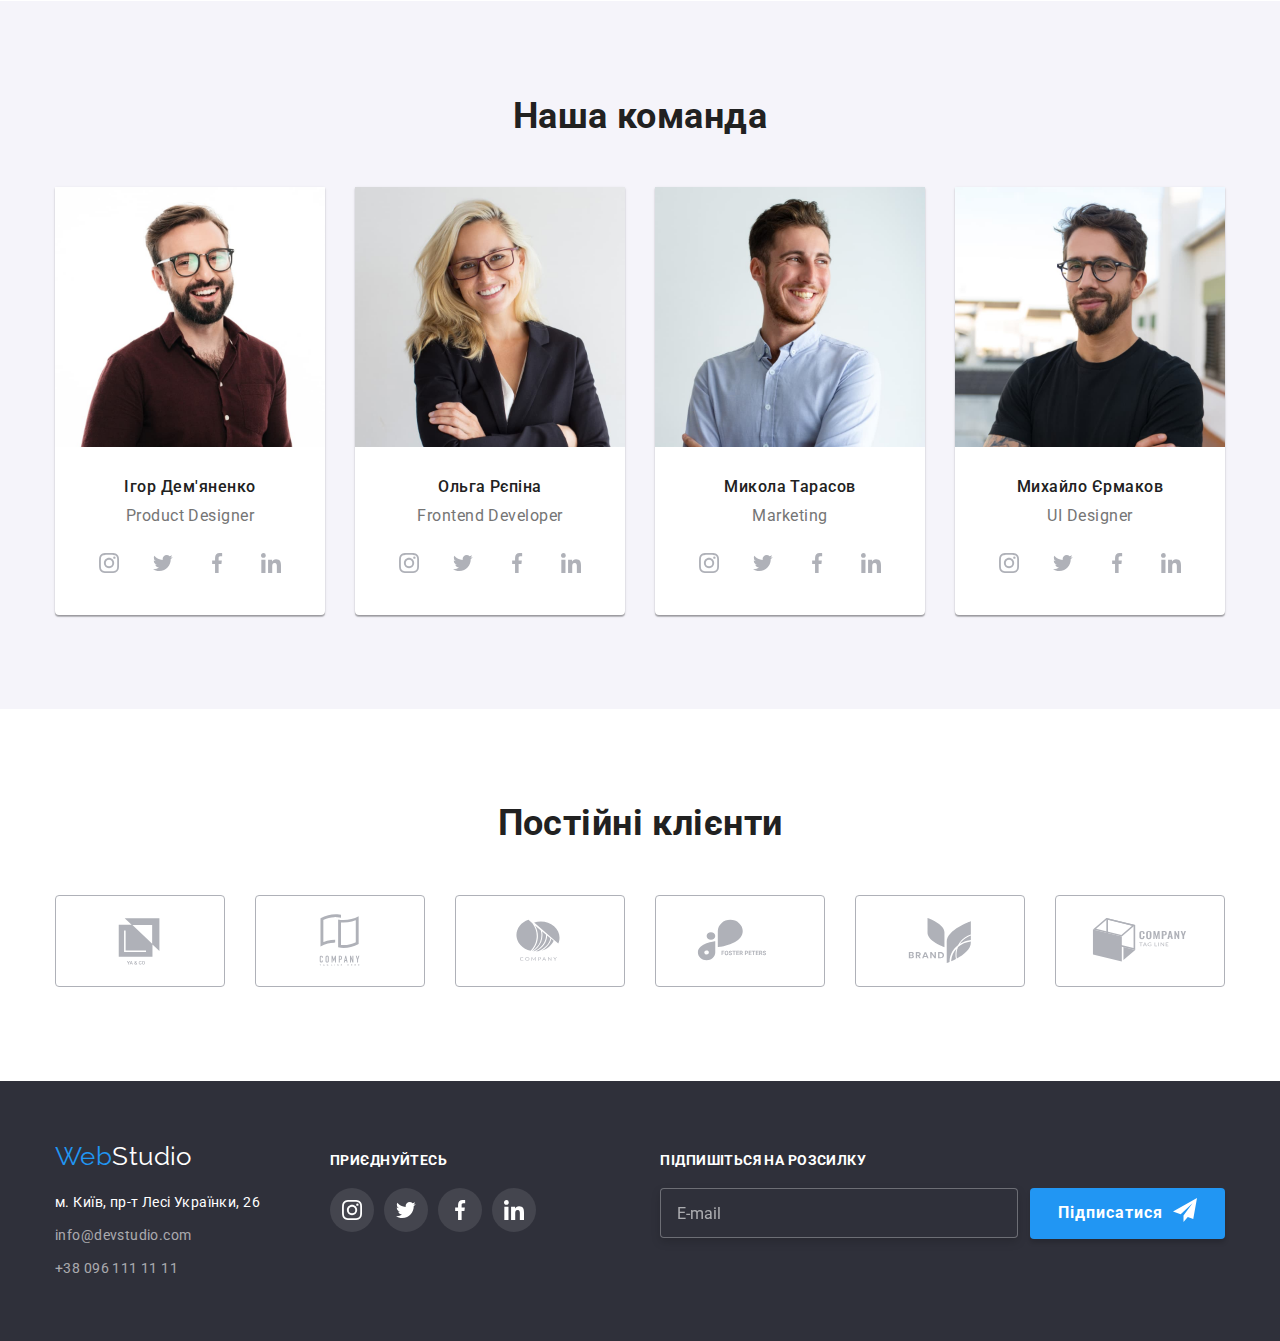
==== commit 8a3f518b: "uppdate" ====
--- a/index.html
+++ b/index.html
@@ -345,11 +345,11 @@
         <!--ПІДВАЛ-->
         <footer class="footer">
             <div class="container footer-container">
-                <div class="footer-item">
+                <div class="address-container">
                     <a href="index.html" class="logo"><span class="part-logo">Web</span>Studio</a>
                     <address>
                         <ul class="list">
-                            <li class="footer-item">
+                            <li class="footer-wrap">
                                 <a
                                     href="https://goo.gl/maps/TSDpTPrTKKS6w9gq7"
                                     target="_blank"
@@ -358,18 +358,18 @@
                                     м. Київ, пр-т Лесі Українки, 26
                                 </a>
                             </li>
-                            <li class="footer-item">
+                            <li class="footer-wrap">
                                 <a class="contacts" href="mailto:info@devstudio.com"
                                     >info@devstudio.com
                                 </a>
                             </li>
-                            <li class="footer-item">
+                            <li class="footer-wrap">
                                 <a class="contacts" href="tel:+380961111111">+38 096 111 11 11</a>
                             </li>
                         </ul>
                     </address>
                 </div>
-                <div class="footer-item">
+                <div>
                     <strong class="footer-title">приєднуйтесь</strong>
                     <ul class="list footer-list">
                         <li class="footer-list-item">
@@ -402,7 +402,7 @@
                         </li>
                     </ul>
                 </div>
-                <div class="footer-item">
+                <div class="footer-subscribe">
                     <strong class="footer-title">Підпишіться на розсилку</strong>
                     <form class="subscribe">
                         <input type="email" name="e-mail" placeholder="E-mail" />
@@ -427,9 +427,9 @@
                 <p class="form-title">Залиште свої дані, ми вам передзвонимо</p>
                 <form class="form">
                     <div class="form-element">
-                        <label for="user-name">Ім'я</label>
+                        <label for="name">Ім'я</label>
                         <div class="input-wrap">
-                            <input type="text" name="user-name" id="user-name" />
+                            <input type="text" name="name" id="name" />
                             <svg class="form-icon">
                                 <use href="./images/icons.svg#icon-person"></use>
                             </svg>
@@ -466,9 +466,7 @@
                         <label>
                             <input class="checkbox" type="checkbox" name="policy" />
                             <div class="check-icon"></div>
-                            <p class="policy-title">
-                                Погоджуюся з розсилкою та приймаю <a href="#">Умови договору</a>
-                            </p>
+                            Погоджуюся з розсилкою та приймаю<a href="#">Умови договору</a>
                         </label>
                     </div>
                     <button class="submit-btn" type="submit">Відправити</button>
--- a/css/styles.css
+++ b/css/styles.css
@@ -526,12 +526,20 @@
     color: var(--accent-color);
 }
 
-
-.footer-item:not(:last-child) {
+.footer-wrap:not(:last-child) {
+    margin-bottom: 9px;
+}
+
+.address-container {
     margin-right: 70px;
 }
 
+
 /* приєднуйтесь */
+
+.footer-subscribe {
+    margin-left: auto;
+}
 
 .footer-title {
     font-size: 14px;
@@ -638,6 +646,8 @@
     border: 0;
     box-shadow: 0px 4px 4px rgba(0, 0, 0, 0.15);
     border-radius: 4px;
+
+    transition: background-color 250ms cubic-bezier(0.4, 0, 0.2, 1);
 }
 
 .subscribe-icon {
@@ -646,6 +656,11 @@
     margin-left: 10px;
 }
 
+.subscribe-btn:hover,
+.submit-btn:focus {
+    background-color: var(--hero-btn-hover-color);
+    border: 0;
+}
 
 /* ПОРТФОЛІО */
 
@@ -957,20 +972,18 @@
 
 }
 
-.policy-title {
+.policy a {
+    color: var(--accent-color);
+    margin-left: 8px;
+}
+
+.policy label {
+    display: flex;
+    align-items: center;
     line-height: 1.71;
     text-align: center;
     color: var(--secondary-tex-color);
-}
-
-.policy a {
-    text-decoration: underline;   
-    color: var(--accent-color);
-}
-
-.policy label {
-    display: flex;
-    align-items: center;
+    cursor: pointer;
 }
 
 .checkbox {
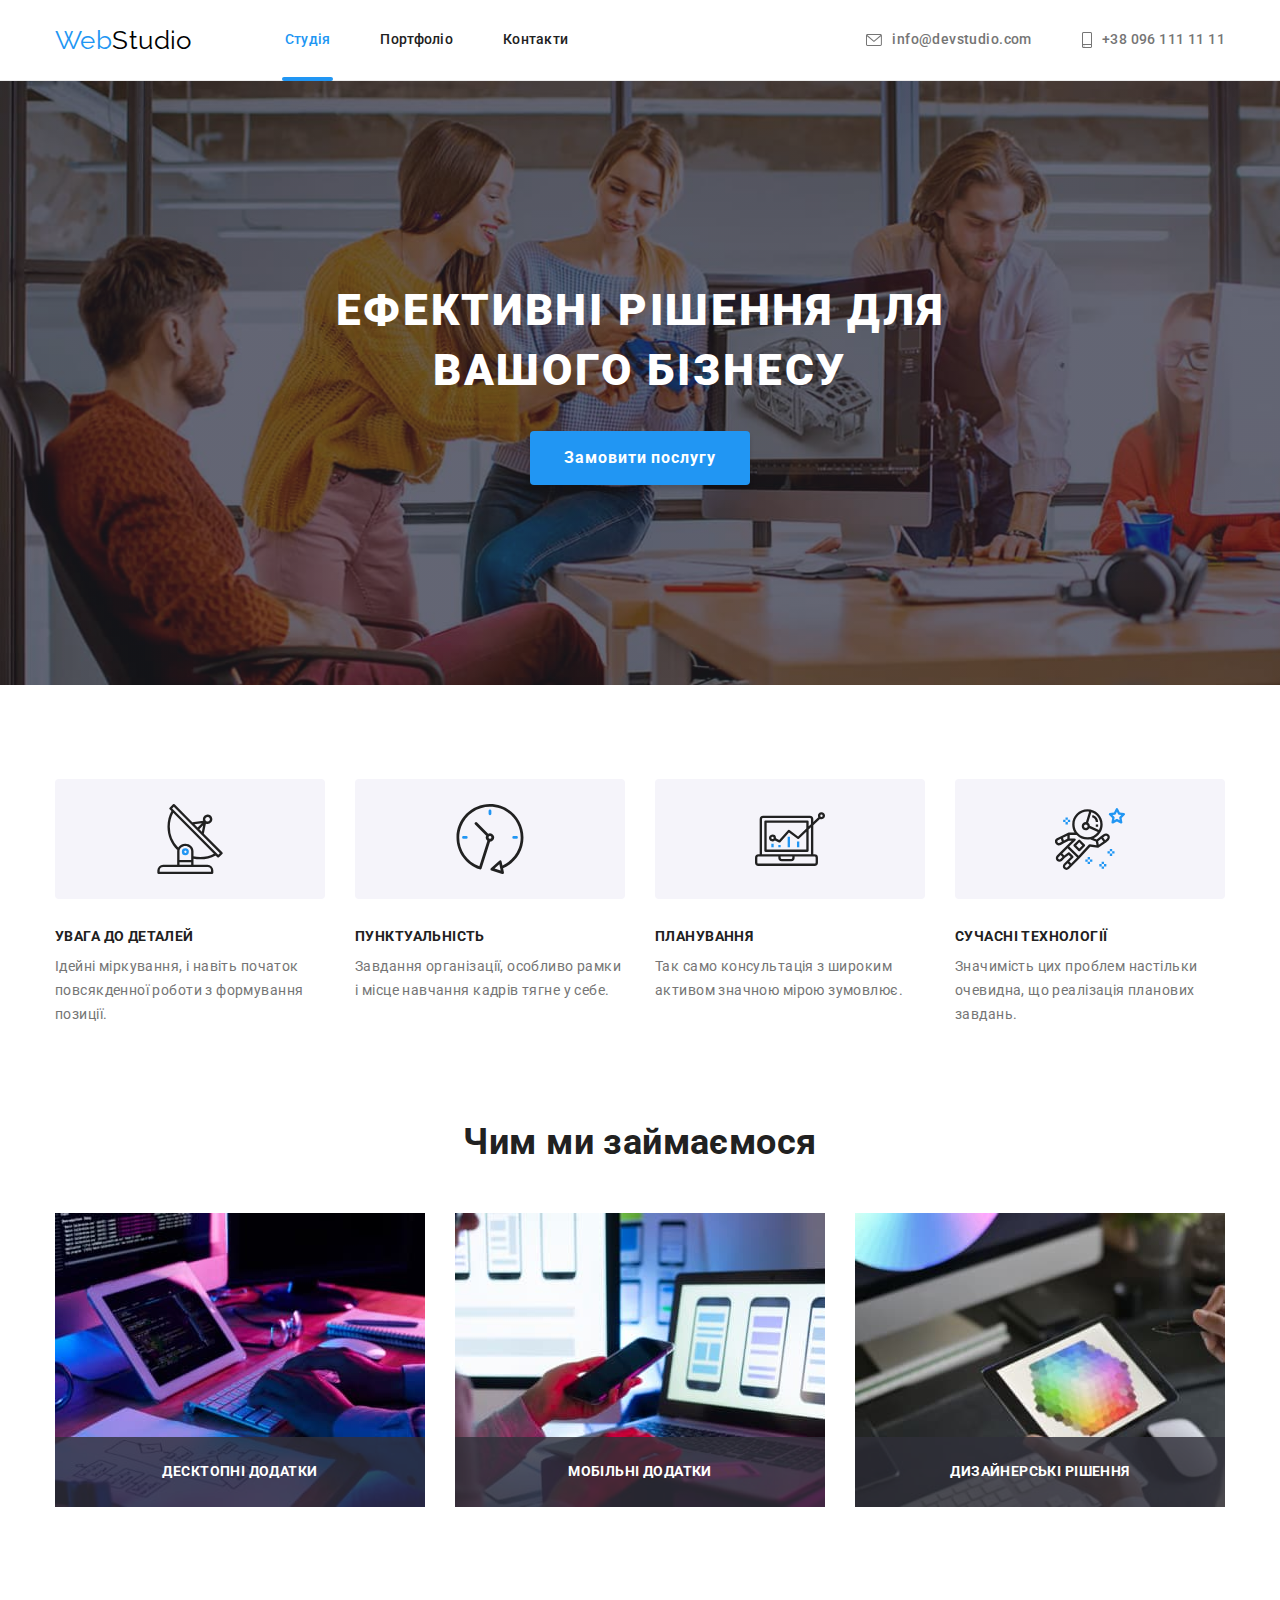
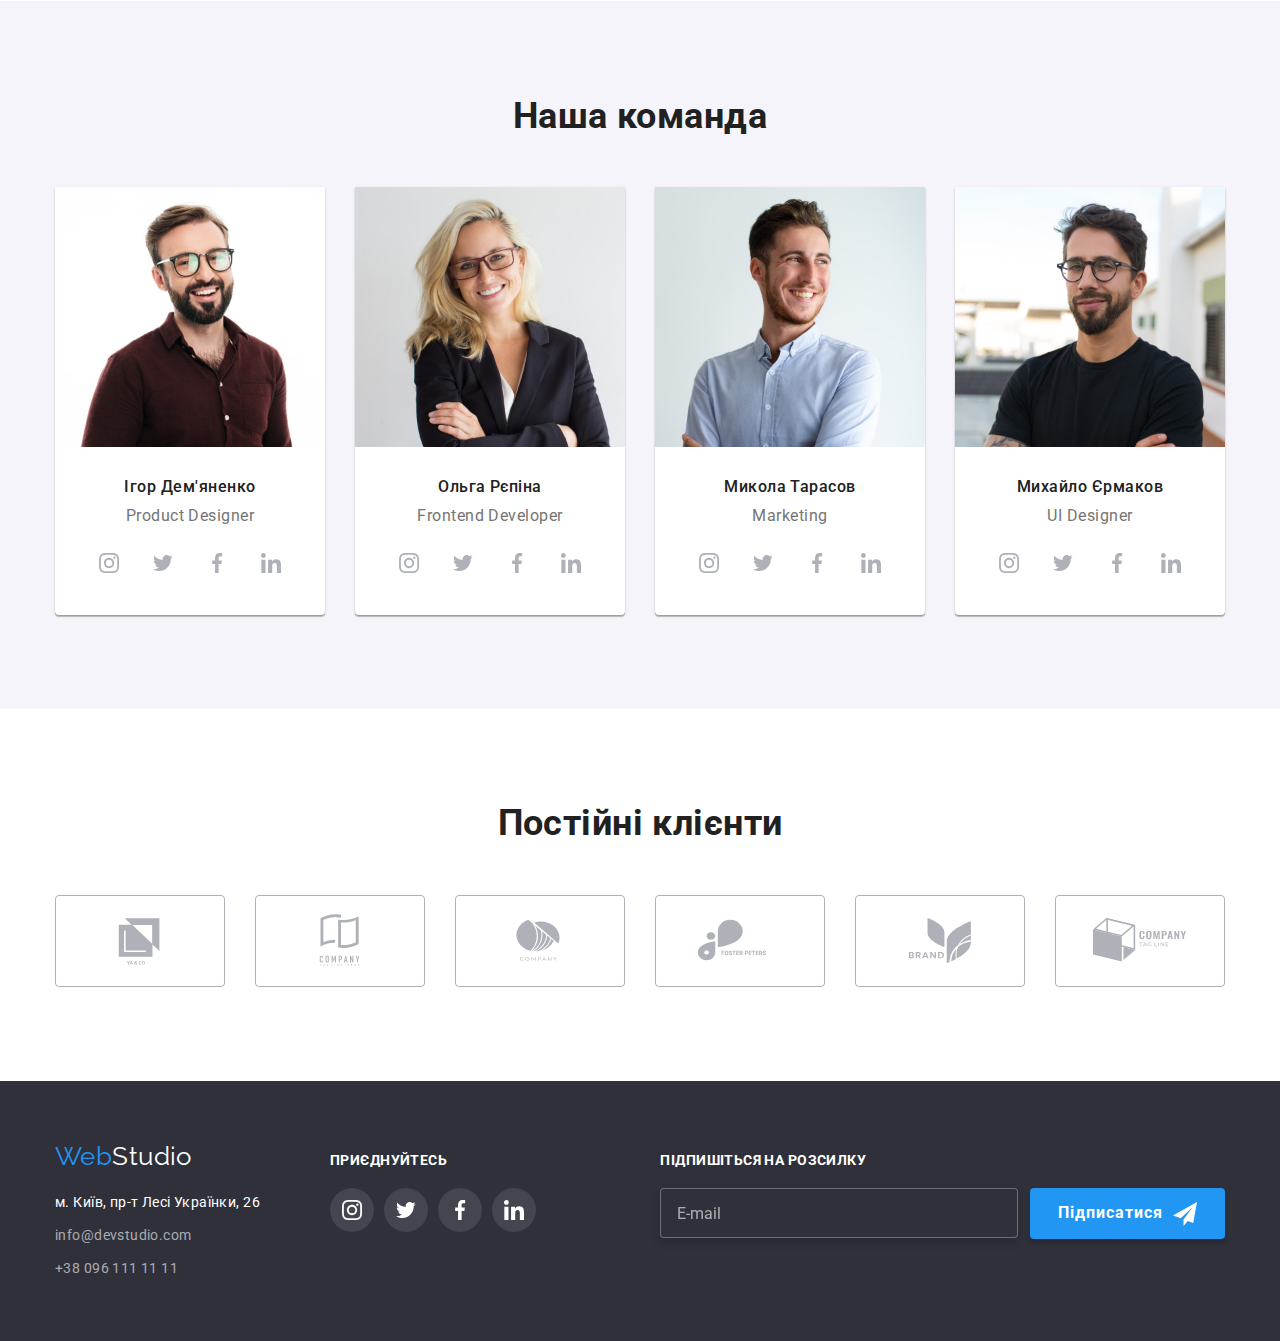
==== commit 75429e47: "Update index.html" ====
--- a/index.html
+++ b/index.html
@@ -465,7 +465,7 @@
                     <div class="policy">
                         <label>
                             <input class="checkbox" type="checkbox" name="policy" />
-                            <div class="check-icon"></div>
+                            <span class="check-icon"></span>
                             Погоджуюся з розсилкою та приймаю<a href="#">Умови договору</a>
                         </label>
                     </div>
--- a/css/styles.css
+++ b/css/styles.css
@@ -632,6 +632,7 @@
 
 .subscribe-btn {
     display: flex;
+    align-items: center;
     background-color: var(--accent-color);
     color: var(--white-color);
     font-family: inherit;
